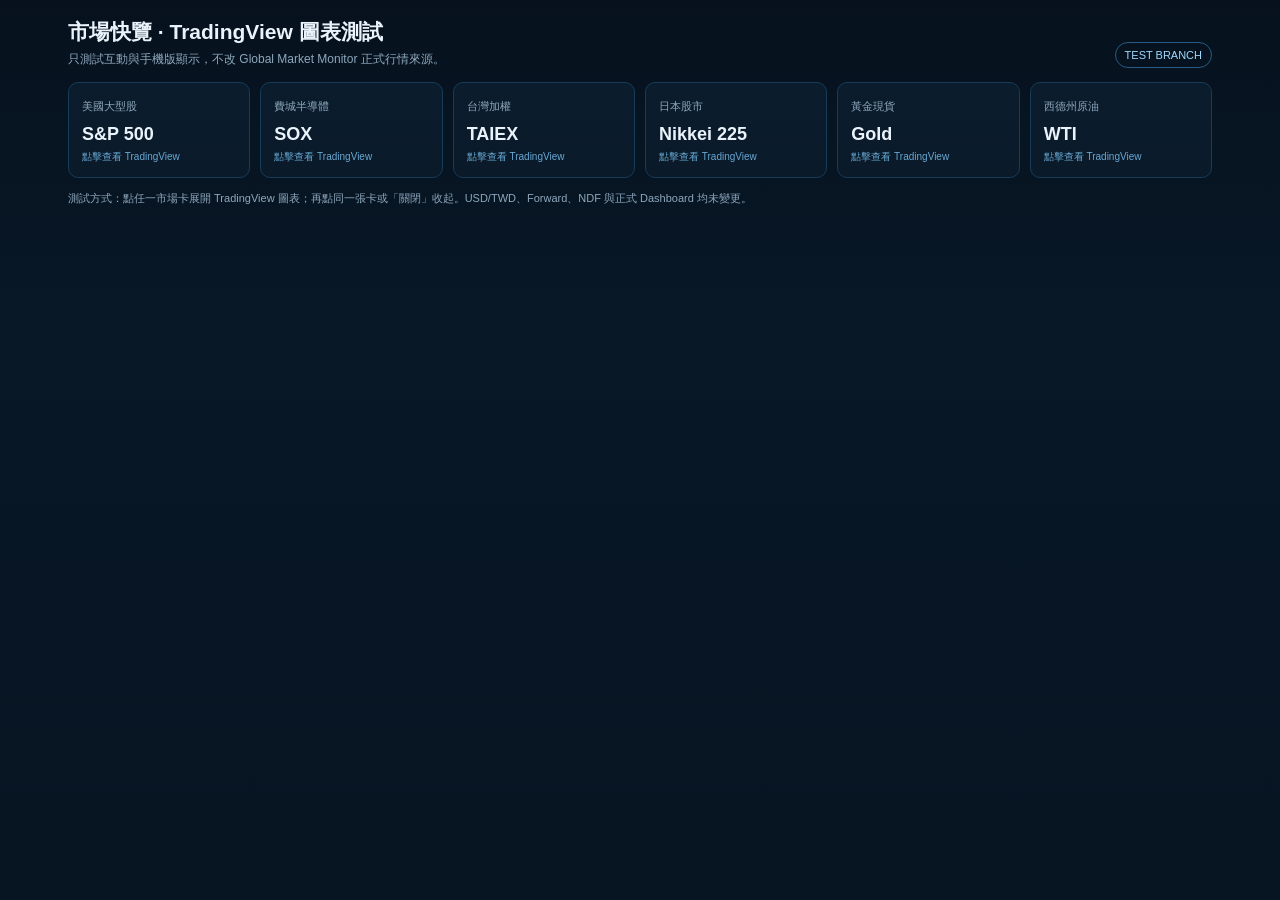
==== tradingview-test.html @ 743f0033 "test: add TradingView card interaction prototype" ====
<!doctype html>
<html lang="zh-Hant">
<head>
<meta charset="utf-8">
<meta name="viewport" content="width=device-width,initial-scale=1,viewport-fit=cover">
<meta name="theme-color" content="#071422">
<title>市場觀察 · TradingView 測試</title>
<style>
:root{--bg:#071422;--panel:#0b1c2d;--line:#173b58;--text:#eaf3fb;--muted:#8da7bc;--accent:#1ea7ff}
*{box-sizing:border-box}body{margin:0;background:linear-gradient(180deg,#06111d,#081827 35%,#071422);color:var(--text);font-family:-apple-system,BlinkMacSystemFont,"Segoe UI","Noto Sans TC",sans-serif;min-height:100vh}.wrap{max-width:1180px;margin:auto;padding:18px}.head{display:flex;justify-content:space-between;gap:12px;align-items:flex-end;margin-bottom:14px}.head h1{font-size:21px;margin:0}.head p{margin:5px 0 0;color:var(--muted);font-size:12px}.badge{border:1px solid #275b83;border-radius:999px;padding:6px 9px;color:#9fd8ff;font-size:11px}.cards{display:grid;grid-template-columns:repeat(6,minmax(130px,1fr));gap:10px}.card{appearance:none;text-align:left;background:linear-gradient(180deg,#0b1c2d,#0a1a29);border:1px solid var(--line);border-radius:10px;color:var(--text);padding:13px;cursor:pointer;min-height:92px}.card:hover,.card.active{border-color:var(--accent);background:#0d2942}.card small{display:block;color:var(--muted);margin-top:3px}.card b{display:block;font-size:18px;margin-top:10px}.hint{font-size:10px;color:#68a8d3;margin-top:5px}.viewer{display:none;margin-top:12px;background:#0a1a29;border:1px solid var(--line);border-radius:10px;overflow:hidden}.viewer.open{display:block}.viewer-head{height:48px;padding:0 12px;display:flex;align-items:center;justify-content:space-between;border-bottom:1px solid var(--line)}.viewer-title{font-weight:750}.viewer-title small{font-weight:400;color:var(--muted);margin-left:7px}.close{background:#0d2b46;border:1px solid #275b83;color:#cfe9fb;border-radius:7px;padding:7px 10px;cursor:pointer}.tv{height:540px}.note{margin-top:12px;color:var(--muted);font-size:11px;line-height:1.55}@media(max-width:850px){.wrap{padding:10px}.head{align-items:flex-start;flex-direction:column}.cards{grid-template-columns:repeat(2,1fr)}.card{min-height:88px}.tv{height:62vh;min-height:430px}.viewer{position:relative}.viewer-head{position:sticky;top:0;z-index:2;background:#0a1a29}}
</style>
</head>
<body><main class="wrap">
<div class="head"><div><h1>市場快覽 · TradingView 圖表測試</h1><p>只測試互動與手機版顯示，不改 Global Market Monitor 正式行情來源。</p></div><span class="badge">TEST BRANCH</span></div>
<section class="cards" id="cards"></section>
<section class="viewer" id="viewer"><div class="viewer-head"><div class="viewer-title" id="viewerTitle"></div><button class="close" id="closeBtn">關閉 ×</button></div><div id="tv" class="tv"></div></section>
<p class="note">測試方式：點任一市場卡展開 TradingView 圖表；再點同一張卡或「關閉」收起。USD/TWD、Forward、NDF 與正式 Dashboard 均未變更。</p>
</main>
<script>
const markets=[
 {id:'SPX',name:'S&P 500',symbol:'SP:SPX',sub:'美國大型股'},
 {id:'SOX',name:'SOX',symbol:'NASDAQ:SOX',sub:'費城半導體'},
 {id:'TAIEX',name:'TAIEX',symbol:'TWSE:TAIEX',sub:'台灣加權'},
 {id:'NIKKEI',name:'Nikkei 225',symbol:'TVC:NI225',sub:'日本股市'},
 {id:'GOLD',name:'Gold',symbol:'OANDA:XAUUSD',sub:'黃金現貨'},
 {id:'WTI',name:'WTI',symbol:'TVC:USOIL',sub:'西德州原油'}
];
const cards=document.getElementById('cards'),viewer=document.getElementById('viewer'),tv=document.getElementById('tv'),title=document.getElementById('viewerTitle');let active='';
cards.innerHTML=markets.map(m=>`<button class="card" data-id="${m.id}"><small>${m.sub}</small><b>${m.name}</b><div class="hint">點擊查看 TradingView</div></button>`).join('');
function closeViewer(){active='';viewer.classList.remove('open');document.querySelectorAll('.card').forEach(x=>x.classList.remove('active'));tv.innerHTML=''}
function openMarket(m){if(active===m.id){closeViewer();return}active=m.id;document.querySelectorAll('.card').forEach(x=>x.classList.toggle('active',x.dataset.id===m.id));title.innerHTML=`${m.name}<small>${m.symbol}</small>`;viewer.classList.add('open');tv.innerHTML='';const host=document.createElement('div');host.className='tradingview-widget-container';host.style.height='100%';host.style.width='100%';const inner=document.createElement('div');inner.className='tradingview-widget-container__widget';inner.style.height='calc(100% - 32px)';inner.style.width='100%';const s=document.createElement('script');s.type='text/javascript';s.src='https://s3.tradingview.com/external-embedding/embed-widget-advanced-chart.js';s.async=true;s.text=JSON.stringify({autosize:true,symbol:m.symbol,interval:'D',timezone:'Asia/Taipei',theme:'dark',style:'1',locale:'zh_TW',allow_symbol_change:false,calendar:false,support_host:'https://www.tradingview.com'});host.append(inner,s);tv.appendChild(host);setTimeout(()=>viewer.scrollIntoView({behavior:'smooth',block:'start'}),50)}
cards.addEventListener('click',e=>{const b=e.target.closest('.card');if(!b)return;const m=markets.find(x=>x.id===b.dataset.id);if(m)openMarket(m)});document.getElementById('closeBtn').onclick=closeViewer;
</script></body></html>
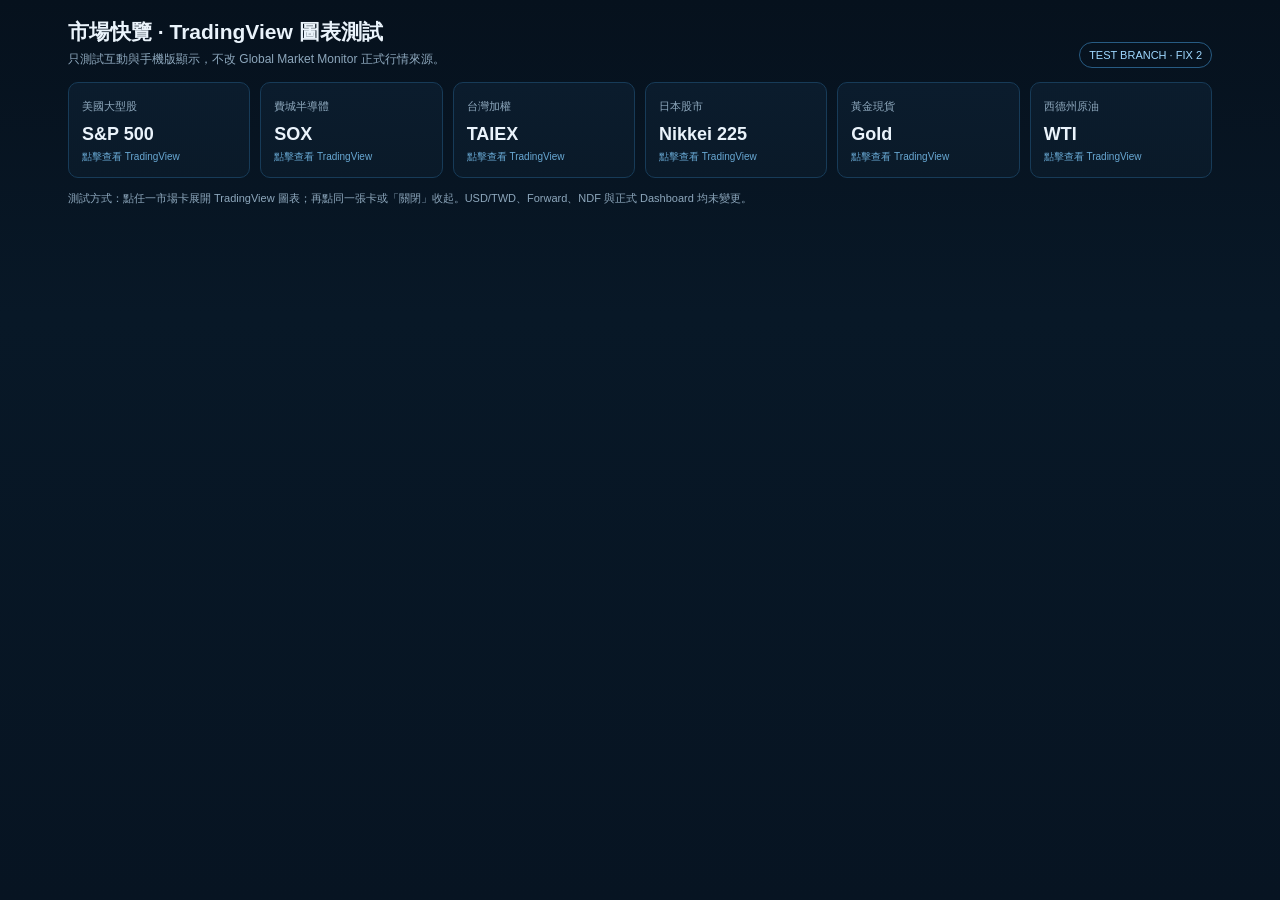
==== commit 6ab4ec23: "Fix TradingView test card clicks on iPhone" ====
--- a/tradingview-test.html
+++ b/tradingview-test.html
@@ -7,16 +7,17 @@
 <title>市場觀察 · TradingView 測試</title>
 <style>
 :root{--bg:#071422;--panel:#0b1c2d;--line:#173b58;--text:#eaf3fb;--muted:#8da7bc;--accent:#1ea7ff}
-*{box-sizing:border-box}body{margin:0;background:linear-gradient(180deg,#06111d,#081827 35%,#071422);color:var(--text);font-family:-apple-system,BlinkMacSystemFont,"Segoe UI","Noto Sans TC",sans-serif;min-height:100vh}.wrap{max-width:1180px;margin:auto;padding:18px}.head{display:flex;justify-content:space-between;gap:12px;align-items:flex-end;margin-bottom:14px}.head h1{font-size:21px;margin:0}.head p{margin:5px 0 0;color:var(--muted);font-size:12px}.badge{border:1px solid #275b83;border-radius:999px;padding:6px 9px;color:#9fd8ff;font-size:11px}.cards{display:grid;grid-template-columns:repeat(6,minmax(130px,1fr));gap:10px}.card{appearance:none;text-align:left;background:linear-gradient(180deg,#0b1c2d,#0a1a29);border:1px solid var(--line);border-radius:10px;color:var(--text);padding:13px;cursor:pointer;min-height:92px}.card:hover,.card.active{border-color:var(--accent);background:#0d2942}.card small{display:block;color:var(--muted);margin-top:3px}.card b{display:block;font-size:18px;margin-top:10px}.hint{font-size:10px;color:#68a8d3;margin-top:5px}.viewer{display:none;margin-top:12px;background:#0a1a29;border:1px solid var(--line);border-radius:10px;overflow:hidden}.viewer.open{display:block}.viewer-head{height:48px;padding:0 12px;display:flex;align-items:center;justify-content:space-between;border-bottom:1px solid var(--line)}.viewer-title{font-weight:750}.viewer-title small{font-weight:400;color:var(--muted);margin-left:7px}.close{background:#0d2b46;border:1px solid #275b83;color:#cfe9fb;border-radius:7px;padding:7px 10px;cursor:pointer}.tv{height:540px}.note{margin-top:12px;color:var(--muted);font-size:11px;line-height:1.55}@media(max-width:850px){.wrap{padding:10px}.head{align-items:flex-start;flex-direction:column}.cards{grid-template-columns:repeat(2,1fr)}.card{min-height:88px}.tv{height:62vh;min-height:430px}.viewer{position:relative}.viewer-head{position:sticky;top:0;z-index:2;background:#0a1a29}}
+*{box-sizing:border-box}body{margin:0;background:linear-gradient(180deg,#06111d,#081827 35%,#071422);color:var(--text);font-family:-apple-system,BlinkMacSystemFont,"Segoe UI","Noto Sans TC",sans-serif;min-height:100vh}.wrap{max-width:1180px;margin:auto;padding:18px}.head{display:flex;justify-content:space-between;gap:12px;align-items:flex-end;margin-bottom:14px}.head h1{font-size:21px;margin:0}.head p{margin:5px 0 0;color:var(--muted);font-size:12px}.badge{border:1px solid #275b83;border-radius:999px;padding:6px 9px;color:#9fd8ff;font-size:11px}.cards{display:grid;grid-template-columns:repeat(6,minmax(130px,1fr));gap:10px}.card{appearance:none;-webkit-appearance:none;-webkit-tap-highlight-color:transparent;touch-action:manipulation;text-align:left;background:linear-gradient(180deg,#0b1c2d,#0a1a29);border:1px solid var(--line);border-radius:10px;color:var(--text);padding:13px;cursor:pointer;min-height:92px;width:100%}.card:hover,.card.active{border-color:var(--accent);background:#0d2942}.card small{display:block;color:var(--muted);margin-top:3px;pointer-events:none}.card b{display:block;font-size:18px;margin-top:10px;pointer-events:none}.hint{font-size:10px;color:#68a8d3;margin-top:5px;pointer-events:none}.viewer{display:none;margin-top:12px;background:#0a1a29;border:1px solid var(--line);border-radius:10px;overflow:hidden}.viewer.open{display:block}.viewer-head{height:48px;padding:0 12px;display:flex;align-items:center;justify-content:space-between;border-bottom:1px solid var(--line)}.viewer-title{font-weight:750}.viewer-title small{font-weight:400;color:var(--muted);margin-left:7px}.close{background:#0d2b46;border:1px solid #275b83;color:#cfe9fb;border-radius:7px;padding:7px 10px;cursor:pointer;touch-action:manipulation}.tv{height:540px}.loading{height:100%;display:grid;place-items:center;color:var(--muted);font-size:13px}.note{margin-top:12px;color:var(--muted);font-size:11px;line-height:1.55}@media(max-width:850px){.wrap{padding:10px}.head{align-items:flex-start;flex-direction:column}.cards{grid-template-columns:repeat(2,1fr)}.card{min-height:88px}.tv{height:62vh;min-height:430px}.viewer{position:relative}.viewer-head{position:sticky;top:0;z-index:2;background:#0a1a29}}
 </style>
 </head>
 <body><main class="wrap">
-<div class="head"><div><h1>市場快覽 · TradingView 圖表測試</h1><p>只測試互動與手機版顯示，不改 Global Market Monitor 正式行情來源。</p></div><span class="badge">TEST BRANCH</span></div>
+<div class="head"><div><h1>市場快覽 · TradingView 圖表測試</h1><p>只測試互動與手機版顯示，不改 Global Market Monitor 正式行情來源。</p></div><span class="badge">TEST BRANCH · FIX 2</span></div>
 <section class="cards" id="cards"></section>
-<section class="viewer" id="viewer"><div class="viewer-head"><div class="viewer-title" id="viewerTitle"></div><button class="close" id="closeBtn">關閉 ×</button></div><div id="tv" class="tv"></div></section>
+<section class="viewer" id="viewer"><div class="viewer-head"><div class="viewer-title" id="viewerTitle"></div><button type="button" class="close" id="closeBtn">關閉 ×</button></div><div id="tv" class="tv"></div></section>
 <p class="note">測試方式：點任一市場卡展開 TradingView 圖表；再點同一張卡或「關閉」收起。USD/TWD、Forward、NDF 與正式 Dashboard 均未變更。</p>
 </main>
 <script>
+(function(){
 const markets=[
  {id:'SPX',name:'S&P 500',symbol:'SP:SPX',sub:'美國大型股'},
  {id:'SOX',name:'SOX',symbol:'NASDAQ:SOX',sub:'費城半導體'},
@@ -25,9 +26,33 @@
  {id:'GOLD',name:'Gold',symbol:'OANDA:XAUUSD',sub:'黃金現貨'},
  {id:'WTI',name:'WTI',symbol:'TVC:USOIL',sub:'西德州原油'}
 ];
-const cards=document.getElementById('cards'),viewer=document.getElementById('viewer'),tv=document.getElementById('tv'),title=document.getElementById('viewerTitle');let active='';
-cards.innerHTML=markets.map(m=>`<button class="card" data-id="${m.id}"><small>${m.sub}</small><b>${m.name}</b><div class="hint">點擊查看 TradingView</div></button>`).join('');
-function closeViewer(){active='';viewer.classList.remove('open');document.querySelectorAll('.card').forEach(x=>x.classList.remove('active'));tv.innerHTML=''}
-function openMarket(m){if(active===m.id){closeViewer();return}active=m.id;document.querySelectorAll('.card').forEach(x=>x.classList.toggle('active',x.dataset.id===m.id));title.innerHTML=`${m.name}<small>${m.symbol}</small>`;viewer.classList.add('open');tv.innerHTML='';const host=document.createElement('div');host.className='tradingview-widget-container';host.style.height='100%';host.style.width='100%';const inner=document.createElement('div');inner.className='tradingview-widget-container__widget';inner.style.height='calc(100% - 32px)';inner.style.width='100%';const s=document.createElement('script');s.type='text/javascript';s.src='https://s3.tradingview.com/external-embedding/embed-widget-advanced-chart.js';s.async=true;s.text=JSON.stringify({autosize:true,symbol:m.symbol,interval:'D',timezone:'Asia/Taipei',theme:'dark',style:'1',locale:'zh_TW',allow_symbol_change:false,calendar:false,support_host:'https://www.tradingview.com'});host.append(inner,s);tv.appendChild(host);setTimeout(()=>viewer.scrollIntoView({behavior:'smooth',block:'start'}),50)}
-cards.addEventListener('click',e=>{const b=e.target.closest('.card');if(!b)return;const m=markets.find(x=>x.id===b.dataset.id);if(m)openMarket(m)});document.getElementById('closeBtn').onclick=closeViewer;
+const cards=document.getElementById('cards');
+const viewer=document.getElementById('viewer');
+const tv=document.getElementById('tv');
+const title=document.getElementById('viewerTitle');
+let active='';
+function closeViewer(){active='';viewer.classList.remove('open');Array.from(document.querySelectorAll('.card')).forEach(function(x){x.classList.remove('active')});tv.innerHTML=''}
+function openMarket(m){
+ if(active===m.id){closeViewer();return}
+ active=m.id;
+ Array.from(document.querySelectorAll('.card')).forEach(function(x){x.classList.toggle('active',x.getAttribute('data-id')===m.id)});
+ title.innerHTML=m.name+'<small>'+m.symbol+'</small>';
+ viewer.classList.add('open');
+ tv.innerHTML='<div class="loading">TradingView 圖表載入中…</div>';
+ const host=document.createElement('div');host.className='tradingview-widget-container';host.style.height='100%';host.style.width='100%';
+ const inner=document.createElement('div');inner.className='tradingview-widget-container__widget';inner.style.height='100%';inner.style.width='100%';host.appendChild(inner);
+ const s=document.createElement('script');s.type='text/javascript';s.src='https://s3.tradingview.com/external-embedding/embed-widget-advanced-chart.js';s.async=true;
+ s.innerHTML=JSON.stringify({autosize:true,symbol:m.symbol,interval:'D',timezone:'Asia/Taipei',theme:'dark',style:'1',locale:'zh_TW',allow_symbol_change:false,calendar:false,support_host:'https://www.tradingview.com'});
+ s.onload=function(){const loading=tv.querySelector('.loading');if(loading)loading.remove()};
+ host.appendChild(s);tv.innerHTML='';tv.appendChild(host);
+ setTimeout(function(){viewer.scrollIntoView({behavior:'smooth',block:'start'})},80);
+}
+markets.forEach(function(m){
+ const btn=document.createElement('button');btn.type='button';btn.className='card';btn.setAttribute('data-id',m.id);btn.innerHTML='<small>'+m.sub+'</small><b>'+m.name+'</b><div class="hint">點擊查看 TradingView</div>';
+ btn.addEventListener('click',function(ev){ev.preventDefault();openMarket(m)},false);
+ btn.addEventListener('touchend',function(ev){ev.preventDefault();openMarket(m)},false);
+ cards.appendChild(btn);
+});
+document.getElementById('closeBtn').addEventListener('click',function(ev){ev.preventDefault();closeViewer()});
+})();
 </script></body></html>
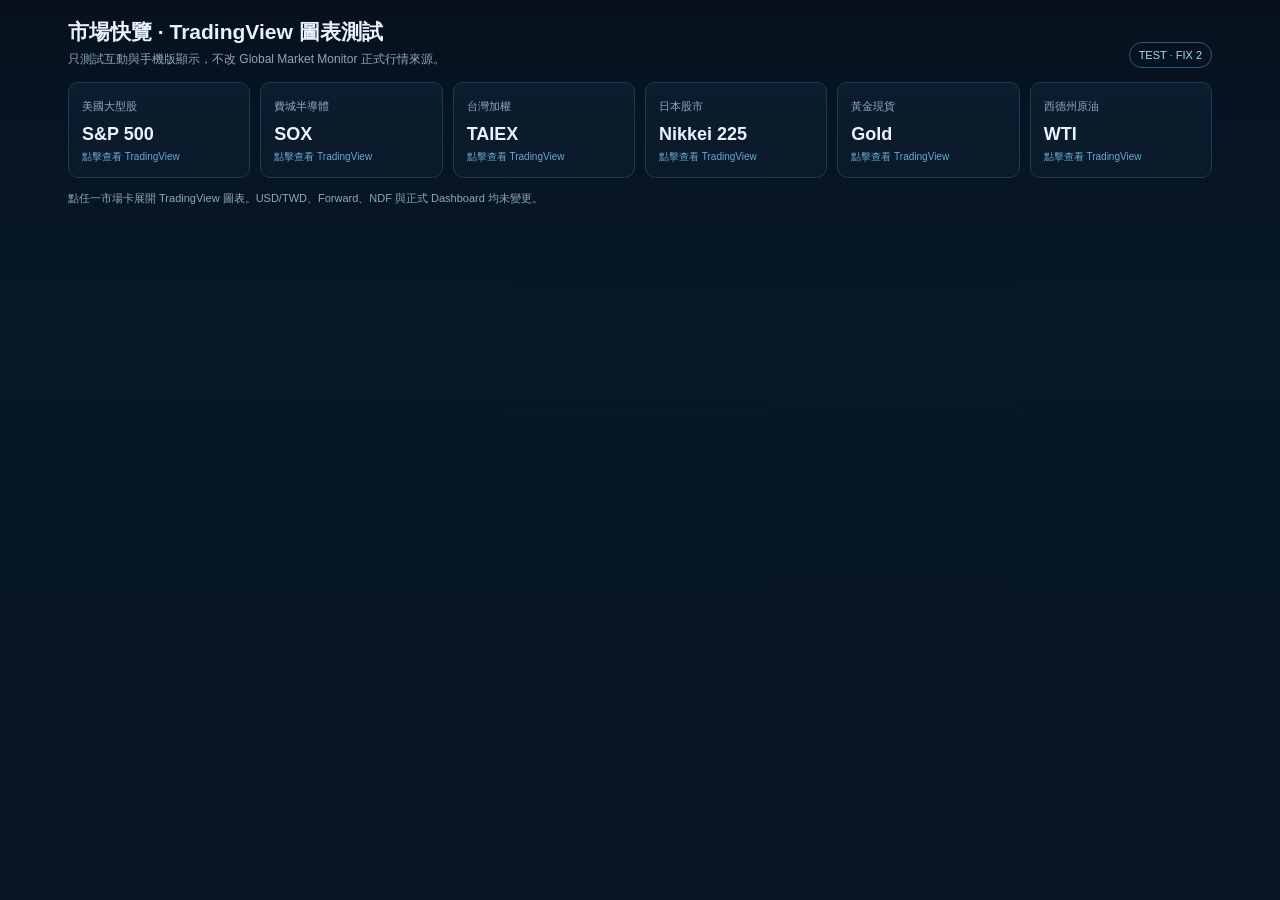
==== commit ac9d6e20: "Add standalone TradingView card test page" ====
--- a/tradingview-test.html
+++ b/tradingview-test.html
@@ -6,53 +6,6 @@
 <meta name="theme-color" content="#071422">
 <title>市場觀察 · TradingView 測試</title>
 <style>
-:root{--bg:#071422;--panel:#0b1c2d;--line:#173b58;--text:#eaf3fb;--muted:#8da7bc;--accent:#1ea7ff}
-*{box-sizing:border-box}body{margin:0;background:linear-gradient(180deg,#06111d,#081827 35%,#071422);color:var(--text);font-family:-apple-system,BlinkMacSystemFont,"Segoe UI","Noto Sans TC",sans-serif;min-height:100vh}.wrap{max-width:1180px;margin:auto;padding:18px}.head{display:flex;justify-content:space-between;gap:12px;align-items:flex-end;margin-bottom:14px}.head h1{font-size:21px;margin:0}.head p{margin:5px 0 0;color:var(--muted);font-size:12px}.badge{border:1px solid #275b83;border-radius:999px;padding:6px 9px;color:#9fd8ff;font-size:11px}.cards{display:grid;grid-template-columns:repeat(6,minmax(130px,1fr));gap:10px}.card{appearance:none;-webkit-appearance:none;-webkit-tap-highlight-color:transparent;touch-action:manipulation;text-align:left;background:linear-gradient(180deg,#0b1c2d,#0a1a29);border:1px solid var(--line);border-radius:10px;color:var(--text);padding:13px;cursor:pointer;min-height:92px;width:100%}.card:hover,.card.active{border-color:var(--accent);background:#0d2942}.card small{display:block;color:var(--muted);margin-top:3px;pointer-events:none}.card b{display:block;font-size:18px;margin-top:10px;pointer-events:none}.hint{font-size:10px;color:#68a8d3;margin-top:5px;pointer-events:none}.viewer{display:none;margin-top:12px;background:#0a1a29;border:1px solid var(--line);border-radius:10px;overflow:hidden}.viewer.open{display:block}.viewer-head{height:48px;padding:0 12px;display:flex;align-items:center;justify-content:space-between;border-bottom:1px solid var(--line)}.viewer-title{font-weight:750}.viewer-title small{font-weight:400;color:var(--muted);margin-left:7px}.close{background:#0d2b46;border:1px solid #275b83;color:#cfe9fb;border-radius:7px;padding:7px 10px;cursor:pointer;touch-action:manipulation}.tv{height:540px}.loading{height:100%;display:grid;place-items:center;color:var(--muted);font-size:13px}.note{margin-top:12px;color:var(--muted);font-size:11px;line-height:1.55}@media(max-width:850px){.wrap{padding:10px}.head{align-items:flex-start;flex-direction:column}.cards{grid-template-columns:repeat(2,1fr)}.card{min-height:88px}.tv{height:62vh;min-height:430px}.viewer{position:relative}.viewer-head{position:sticky;top:0;z-index:2;background:#0a1a29}}
-</style>
-</head>
-<body><main class="wrap">
-<div class="head"><div><h1>市場快覽 · TradingView 圖表測試</h1><p>只測試互動與手機版顯示，不改 Global Market Monitor 正式行情來源。</p></div><span class="badge">TEST BRANCH · FIX 2</span></div>
-<section class="cards" id="cards"></section>
-<section class="viewer" id="viewer"><div class="viewer-head"><div class="viewer-title" id="viewerTitle"></div><button type="button" class="close" id="closeBtn">關閉 ×</button></div><div id="tv" class="tv"></div></section>
-<p class="note">測試方式：點任一市場卡展開 TradingView 圖表；再點同一張卡或「關閉」收起。USD/TWD、Forward、NDF 與正式 Dashboard 均未變更。</p>
-</main>
-<script>
-(function(){
-const markets=[
- {id:'SPX',name:'S&P 500',symbol:'SP:SPX',sub:'美國大型股'},
- {id:'SOX',name:'SOX',symbol:'NASDAQ:SOX',sub:'費城半導體'},
- {id:'TAIEX',name:'TAIEX',symbol:'TWSE:TAIEX',sub:'台灣加權'},
- {id:'NIKKEI',name:'Nikkei 225',symbol:'TVC:NI225',sub:'日本股市'},
- {id:'GOLD',name:'Gold',symbol:'OANDA:XAUUSD',sub:'黃金現貨'},
- {id:'WTI',name:'WTI',symbol:'TVC:USOIL',sub:'西德州原油'}
-];
-const cards=document.getElementById('cards');
-const viewer=document.getElementById('viewer');
-const tv=document.getElementById('tv');
-const title=document.getElementById('viewerTitle');
-let active='';
-function closeViewer(){active='';viewer.classList.remove('open');Array.from(document.querySelectorAll('.card')).forEach(function(x){x.classList.remove('active')});tv.innerHTML=''}
-function openMarket(m){
- if(active===m.id){closeViewer();return}
- active=m.id;
- Array.from(document.querySelectorAll('.card')).forEach(function(x){x.classList.toggle('active',x.getAttribute('data-id')===m.id)});
- title.innerHTML=m.name+'<small>'+m.symbol+'</small>';
- viewer.classList.add('open');
- tv.innerHTML='<div class="loading">TradingView 圖表載入中…</div>';
- const host=document.createElement('div');host.className='tradingview-widget-container';host.style.height='100%';host.style.width='100%';
- const inner=document.createElement('div');inner.className='tradingview-widget-container__widget';inner.style.height='100%';inner.style.width='100%';host.appendChild(inner);
- const s=document.createElement('script');s.type='text/javascript';s.src='https://s3.tradingview.com/external-embedding/embed-widget-advanced-chart.js';s.async=true;
- s.innerHTML=JSON.stringify({autosize:true,symbol:m.symbol,interval:'D',timezone:'Asia/Taipei',theme:'dark',style:'1',locale:'zh_TW',allow_symbol_change:false,calendar:false,support_host:'https://www.tradingview.com'});
- s.onload=function(){const loading=tv.querySelector('.loading');if(loading)loading.remove()};
- host.appendChild(s);tv.innerHTML='';tv.appendChild(host);
- setTimeout(function(){viewer.scrollIntoView({behavior:'smooth',block:'start'})},80);
-}
-markets.forEach(function(m){
- const btn=document.createElement('button');btn.type='button';btn.className='card';btn.setAttribute('data-id',m.id);btn.innerHTML='<small>'+m.sub+'</small><b>'+m.name+'</b><div class="hint">點擊查看 TradingView</div>';
- btn.addEventListener('click',function(ev){ev.preventDefault();openMarket(m)},false);
- btn.addEventListener('touchend',function(ev){ev.preventDefault();openMarket(m)},false);
- cards.appendChild(btn);
-});
-document.getElementById('closeBtn').addEventListener('click',function(ev){ev.preventDefault();closeViewer()});
-})();
-</script></body></html>+:root{--bg:#071422;--panel:#0b1c2d;--line:#173b58;--text:#eaf3fb;--muted:#8da7bc;--accent:#1ea7ff}*{box-sizing:border-box}body{margin:0;background:linear-gradient(180deg,#06111d,#081827 35%,#071422);color:var(--text);font-family:-apple-system,BlinkMacSystemFont,"Segoe UI","Noto Sans TC",sans-serif;min-height:100vh}.wrap{max-width:1180px;margin:auto;padding:18px}.head{display:flex;justify-content:space-between;gap:12px;align-items:flex-end;margin-bottom:14px}.head h1{font-size:21px;margin:0}.head p{margin:5px 0 0;color:var(--muted);font-size:12px}.badge{border:1px solid #275b83;border-radius:999px;padding:6px 9px;color:#9fd8ff;font-size:11px}.cards{display:grid;grid-template-columns:repeat(6,minmax(130px,1fr));gap:10px}.card{appearance:none;-webkit-appearance:none;-webkit-tap-highlight-color:transparent;touch-action:manipulation;text-align:left;background:linear-gradient(180deg,#0b1c2d,#0a1a29);border:1px solid var(--line);border-radius:10px;color:var(--text);padding:13px;cursor:pointer;min-height:92px;width:100%}.card:hover,.card.active{border-color:var(--accent);background:#0d2942}.card small{display:block;color:var(--muted);margin-top:3px;pointer-events:none}.card b{display:block;font-size:18px;margin-top:10px;pointer-events:none}.hint{font-size:10px;color:#68a8d3;margin-top:5px;pointer-events:none}.viewer{display:none;margin-top:12px;background:#0a1a29;border:1px solid var(--line);border-radius:10px;overflow:hidden}.viewer.open{display:block}.viewer-head{height:48px;padding:0 12px;display:flex;align-items:center;justify-content:space-between;border-bottom:1px solid var(--line)}.viewer-title{font-weight:750}.viewer-title small{font-weight:400;color:var(--muted);margin-left:7px}.close{background:#0d2b46;border:1px solid #275b83;color:#cfe9fb;border-radius:7px;padding:7px 10px;cursor:pointer;touch-action:manipulation}.tv{height:540px}.note{margin-top:12px;color:var(--muted);font-size:11px;line-height:1.55}@media(max-width:850px){.wrap{padding:10px}.head{align-items:flex-start;flex-direction:column}.cards{grid-template-columns:repeat(2,1fr)}.card{min-height:88px}.tv{height:62vh;min-height:430px}.viewer-head{position:sticky;top:0;z-index:2;background:#0a1a29}}
+</style></head><body><main class="wrap"><div class="head"><div><h1>市場快覽 · TradingView 圖表測試</h1><p>只測試互動與手機版顯示，不改 Global Market Monitor 正式行情來源。</p></div><span class="badge">TEST · FIX 2</span></div><section class="cards" id="cards"></section><section class="viewer" id="viewer"><div class="viewer-head"><div class="viewer-title" id="viewerTitle"></div><button type="button" class="close" id="closeBtn">關閉 ×</button></div><div id="tv" class="tv"></div></section><p class="note">點任一市場卡展開 TradingView 圖表。USD/TWD、Forward、NDF 與正式 Dashboard 均未變更。</p></main>
+<script>(function(){const markets=[{id:'SPX',name:'S&P 500',symbol:'SP:SPX',sub:'美國大型股'},{id:'SOX',name:'SOX',symbol:'NASDAQ:SOX',sub:'費城半導體'},{id:'TAIEX',name:'TAIEX',symbol:'TWSE:TAIEX',sub:'台灣加權'},{id:'NIKKEI',name:'Nikkei 225',symbol:'TVC:NI225',sub:'日本股市'},{id:'GOLD',name:'Gold',symbol:'OANDA:XAUUSD',sub:'黃金現貨'},{id:'WTI',name:'WTI',symbol:'TVC:USOIL',sub:'西德州原油'}];const cards=document.getElementById('cards'),viewer=document.getElementById('viewer'),tv=document.getElementById('tv'),title=document.getElementById('viewerTitle');let active='';function closeViewer(){active='';viewer.classList.remove('open');document.querySelectorAll('.card').forEach(function(x){x.classList.remove('active')});tv.innerHTML=''}function openMarket(m){if(active===m.id){closeViewer();return}active=m.id;document.querySelectorAll('.card').forEach(function(x){x.classList.toggle('active',x.dataset.id===m.id)});title.innerHTML=m.name+'<small>'+m.symbol+'</small>';viewer.classList.add('open');tv.innerHTML='';const host=document.createElement('div');host.className='tradingview-widget-container';host.style.height='100%';host.style.width='100%';const inner=document.createElement('div');inner.className='tradingview-widget-container__widget';inner.style.height='100%';inner.style.width='100%';host.appendChild(inner);const s=document.createElement('script');s.type='text/javascript';s.src='https://s3.tradingview.com/external-embedding/embed-widget-advanced-chart.js';s.async=true;s.innerHTML=JSON.stringify({autosize:true,symbol:m.symbol,interval:'D',timezone:'Asia/Taipei',theme:'dark',style:'1',locale:'zh_TW',allow_symbol_change:false,calendar:false,support_host:'https://www.tradingview.com'});host.appendChild(s);tv.appendChild(host);setTimeout(function(){viewer.scrollIntoView({behavior:'smooth',block:'start'})},80)}markets.forEach(function(m){const btn=document.createElement('button');btn.type='button';btn.className='card';btn.innerHTML='<small>'+m.sub+'</small><b>'+m.name+'</b><div class="hint">點擊查看 TradingView</div>';btn.onclick=function(){openMarket(m)};cards.appendChild(btn)});document.getElementById('closeBtn').onclick=closeViewer})();</script></body></html>
